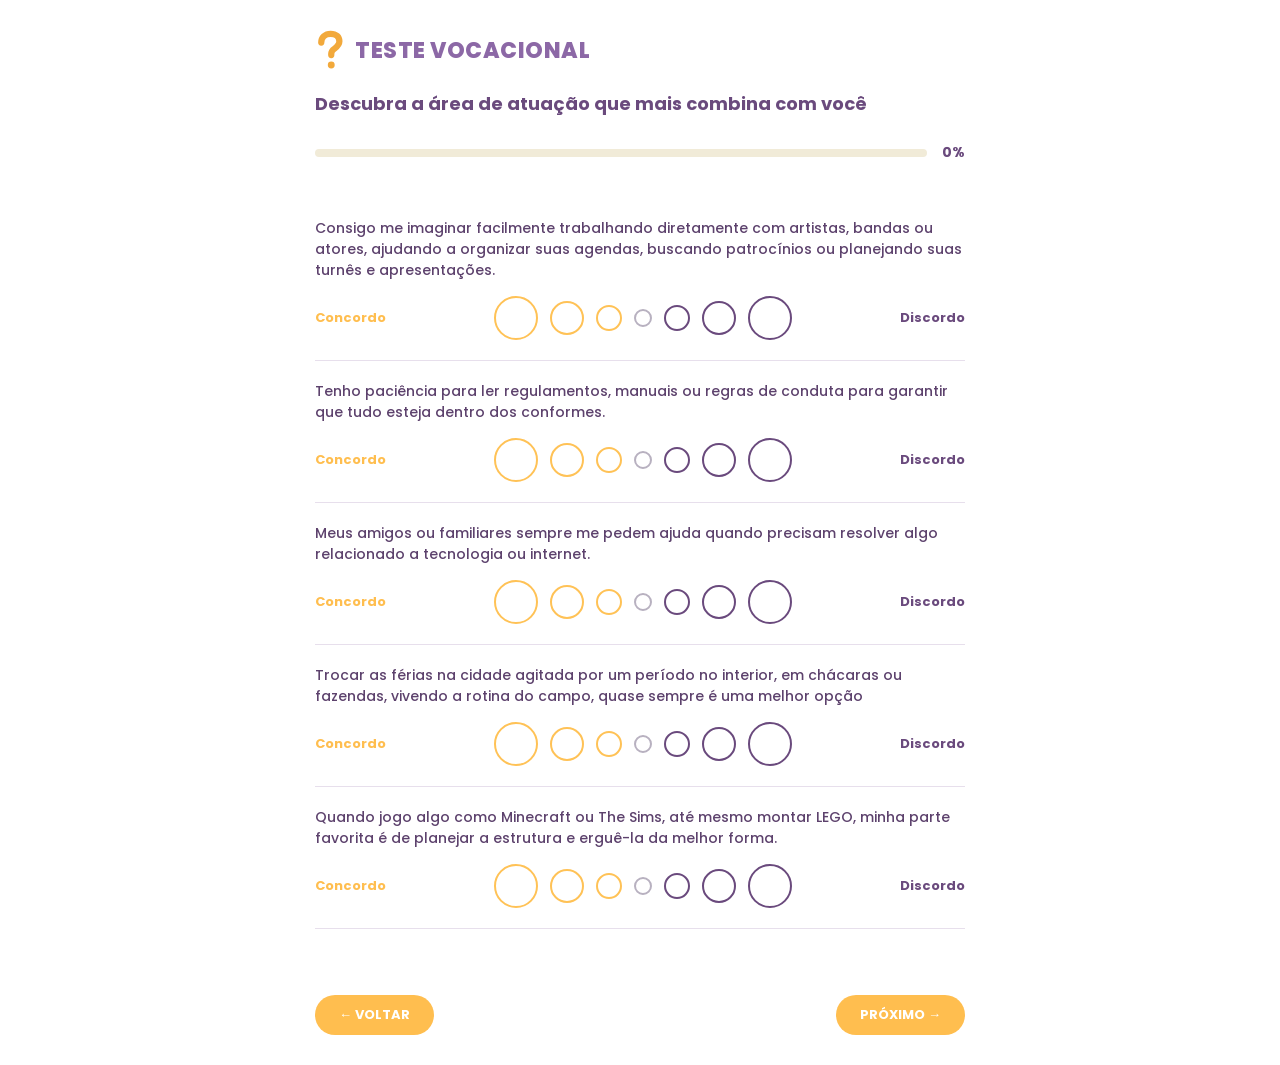
==== perguntas.html @ 236008ce "Add vocational quiz: questions, scoring and result pages Co-Authored-By: Claude Sonnet 5.5 <noreply@" ====
<!DOCTYPE html>
<html lang="pt-BR">
<head>
  <meta charset="UTF-8">
  <meta name="viewport" content="width=device-width, initial-scale=1.0">
  <title>Teste Vocacional</title>
  <link rel="preconnect" href="https://fonts.googleapis.com">
  <link rel="preconnect" href="https://fonts.gstatic.com" crossorigin>
  <link href="https://fonts.googleapis.com/css2?family=Poppins:wght@400;500;600;700;800&display=swap" rel="stylesheet">
  <link rel="stylesheet" href="style.css">
</head>
<body>
  <div class="container">
    <header class="header">
      <div class="logo-title">
        <img src="img/interrogacao.svg" alt="" class="icon-interrogacao">
        <h1>TESTE VOCACIONAL</h1>
      </div>
      <h2>Descubra a área de atuação que mais combina com você</h2>
    </header>

    <div class="progress-section">
      <div class="progress-bar-bg"><div class="progress-bar-fill" id="barra" style="width: 0%;"></div></div>
      <span class="progress-text" id="progresso">0%</span>
    </div>

    <main class="questions-list" id="lista"></main>
    <p class="aviso" id="aviso" role="alert"></p>

    <footer class="footer-buttons">
      <button class="btn btn-voltar" id="voltar">&larr; VOLTAR</button>
      <button class="btn btn-proximo" id="proximo">PRÓXIMO &rarr;</button>
    </footer>
  </div>

  <script src="quiz-data.js"></script>
  <script src="quiz.js"></script>
  <script>iniciarPerguntas();</script>
</body>
</html>
---- style.css ----
/* Reset Básico */
* {
  margin: 0;
  padding: 0;
  box-sizing: border-box;
}

body {
  font-family: 'Poppins', sans-serif;
  background-color: #ffffff;
  color: #6a4a7d;
  display: flex;
  justify-content: center;
  padding: 30px 15px;
}

.container {
  width: 100%;
  max-width: 650px;
}

/* Cabeçalho */
.header {
  text-align: left;
  margin-bottom: 25px;
}

.logo-title {
  display: flex;
  align-items: center;
  gap: 10px;
  margin-bottom: 20px;
}

.icon-interrogacao {
  width: 30px;
  height: auto;
  
}

.logo-title h1 {
  font-size: 22px;
  font-weight: 800;
  color: #8c68a6;
  letter-spacing: 0.5px;
}

.header h2 {
  font-size: 18px;
  font-weight: 700;
  color: #6a4a7d;
}

/* Barra de Progresso */
.progress-section {
  display: flex;
  align-items: center;
  gap: 15px;
  margin-bottom: 35px;
}

.progress-bar-bg {
  flex: 1;
  height: 8px;
  background-color: #f1ebd8;
  border-radius: 10px;
  overflow: hidden;
}

.progress-bar-fill {
  height: 100%;
  background-color: #7b588e;
  border-radius: 10px;
}

.progress-text {
  font-size: 14px;
  font-weight: 700;
  color: #6a4a7d;
}

/* Lista de Perguntas */
.questions-list {
  display: flex;
  flex-direction: column;
}

.question-item {
  padding: 20px 0;
  border-bottom: 1.5px solid #e7dfec;
}

.question-title {
  font-size: 14px;
  font-weight: 500;
  color: #5d426d;
  margin-bottom: 15px;
}

/* Escala de Seleção */
.scale-container {
  display: flex;
  align-items: center;
  justify-content: space-between;
}

.label {
  font-size: 40px;
  font-weight: 700;
}

.label.concordar {
  color: #ffbe4f;
  margin-right: 10px;
}

.label.discordar {
  color: #6a4a7d;
  margin-left: 10px;
}

.options {
  display: flex;
  align-items: center;
  justify-content: center;
  gap: 12px;
}

/* Estilização dos Círculos Radio */
.circle-option {
  position: relative;
  cursor: pointer;
  display: inline-block;
}

.circle-option input {
  position: absolute;
  opacity: 0;
  cursor: pointer;
}

.circle-option span {
  display: block;
  border-radius: 50%;
  background-color: transparent;
  transition: all 0.2s ease-in-out;
}

/* Tamanhos dos Círculos */
.lg span { width: 44px; height: 44px; border-width: 2.5px; }
.md span { width: 34px; height: 34px; border-width: 2.5px; }
.sm span { width: 26px; height: 26px; border-width: 2px; }
.xs span { width: 18px; height: 18px; border-width: 2px; }

/* Cores das Bordas */
.yellow span { border: 2.5px solid #ffc256; }
.purple span { border: 2.5px solid #6a4a7d; }
.neutral span { border: 2px solid #b8b1c0; }

/* Efeito ao Selecionar (Checked) */
.circle-option input:checked + span {
  transform: scale(0.92);
}

.yellow input:checked + span {
  background-color: #ffc256;
}

.purple input:checked + span {
  background-color: #6a4a7d;
}

.neutral input:checked + span {
  background-color: #b8b1c0;
}

/* Botões do Rodapé */
.footer-buttons {
  display: flex;
  justify-content: space-between;
  margin-top: 35px;
}

.btn {
  border: none;
  border-radius: 20px;
  padding: 10px 24px;
  font-family: 'Poppins', sans-serif;
  font-size: 13px;
  font-weight: 700;
  cursor: pointer;
  color: #ffffff;
  background-color: #ffbe4f;
  transition: opacity 0.2s ease;
}

.btn:hover {
  opacity: 0.9;
}
/* Acréscimos */
.label { font-size: 13px; }            /* 40px quebrava o layout da escala */
.btn { text-decoration: none; display: inline-block; }
.btn:focus-visible { outline: 3px solid #6a4a7d; outline-offset: 3px; }
.circle-option input:focus-visible + span { outline: 3px solid #6a4a7d; outline-offset: 3px; }
.aviso { color: #c0392b; font-size: 13px; font-weight: 600; margin-top: 15px; min-height: 1.2em; }
.intro { font-size: 14px; line-height: 1.7; text-align: justify; }
.footer-start { justify-content: flex-end; }
@media (max-width: 520px) {
  .scale-container { flex-wrap: wrap; justify-content: space-between; gap: 10px; }
  .options { order: 2; width: 100%; gap: 8px; }
  .lg span { width: 38px; height: 38px; }
  .md span { width: 30px; height: 30px; }
  .sm span { width: 24px; height: 24px; }
}
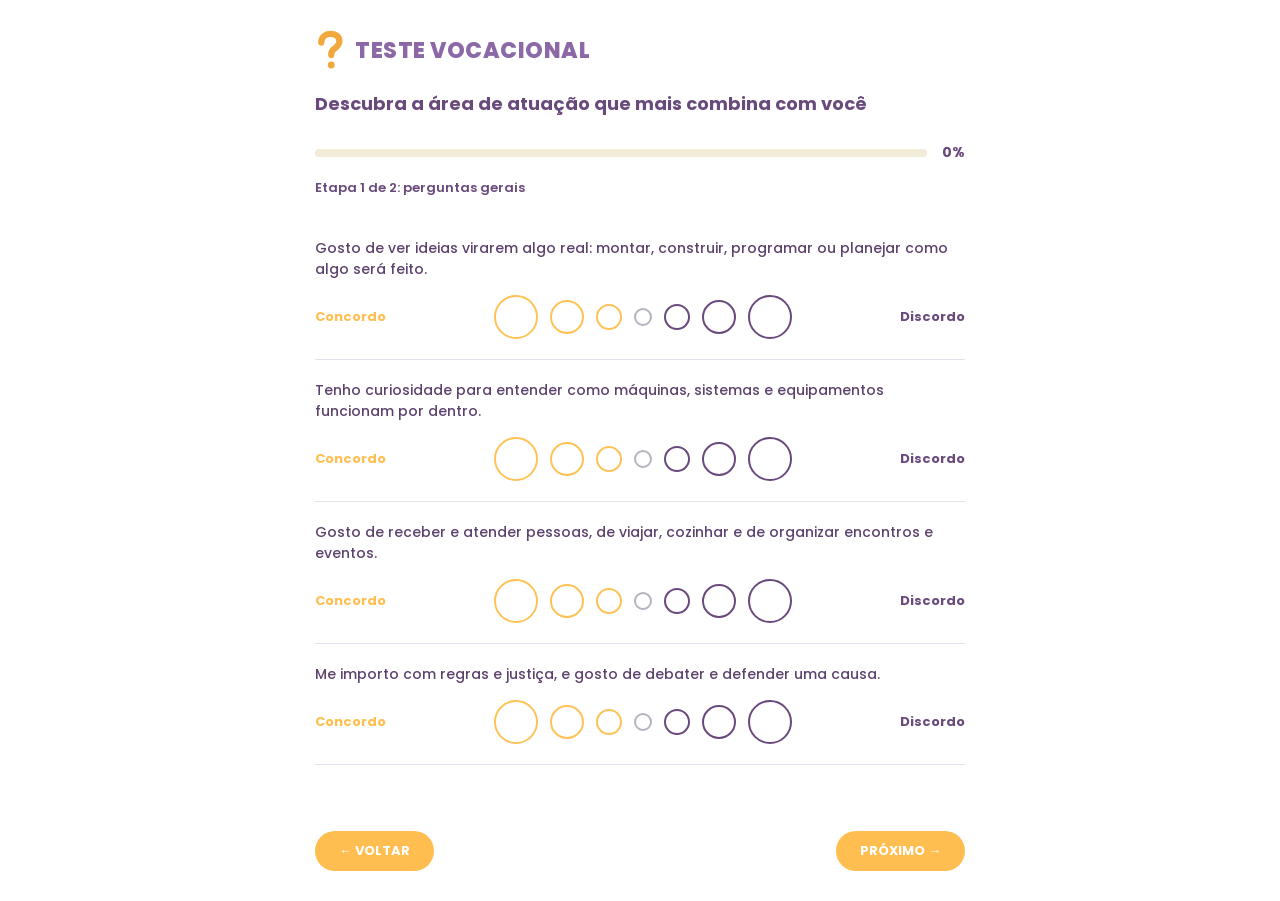
==== commit 9b02b7e8: "Add adaptive 20-question quick test (8 general + 12 specific), keep full 70-question mode Co-Authore" ====
--- a/perguntas.html
+++ b/perguntas.html
@@ -23,6 +23,7 @@
       <div class="progress-bar-bg"><div class="progress-bar-fill" id="barra" style="width: 0%;"></div></div>
       <span class="progress-text" id="progresso">0%</span>
     </div>
+    <p class="etapa" id="etapa" aria-live="polite"></p>
 
     <main class="questions-list" id="lista"></main>
     <p class="aviso" id="aviso" role="alert"></p>
@@ -34,6 +35,7 @@
   </div>
 
   <script src="quiz-data.js"></script>
+  <script src="quiz-rapido-data.js"></script>
   <script src="quiz.js"></script>
   <script>iniciarPerguntas();</script>
 </body>
--- a/style.css
+++ b/style.css
@@ -212,3 +212,7 @@
   .md span { width: 30px; height: 30px; }
   .sm span { width: 24px; height: 24px; }
 }
+
+.etapa { font-size: 13px; font-weight: 600; color: #6a4a7d; margin: -20px 0 20px; min-height: 1.3em; }
+.outro-modo { margin-top: 18px; font-size: 13px; text-align: right; }
+.outro-modo a { color: #6a4a7d; }
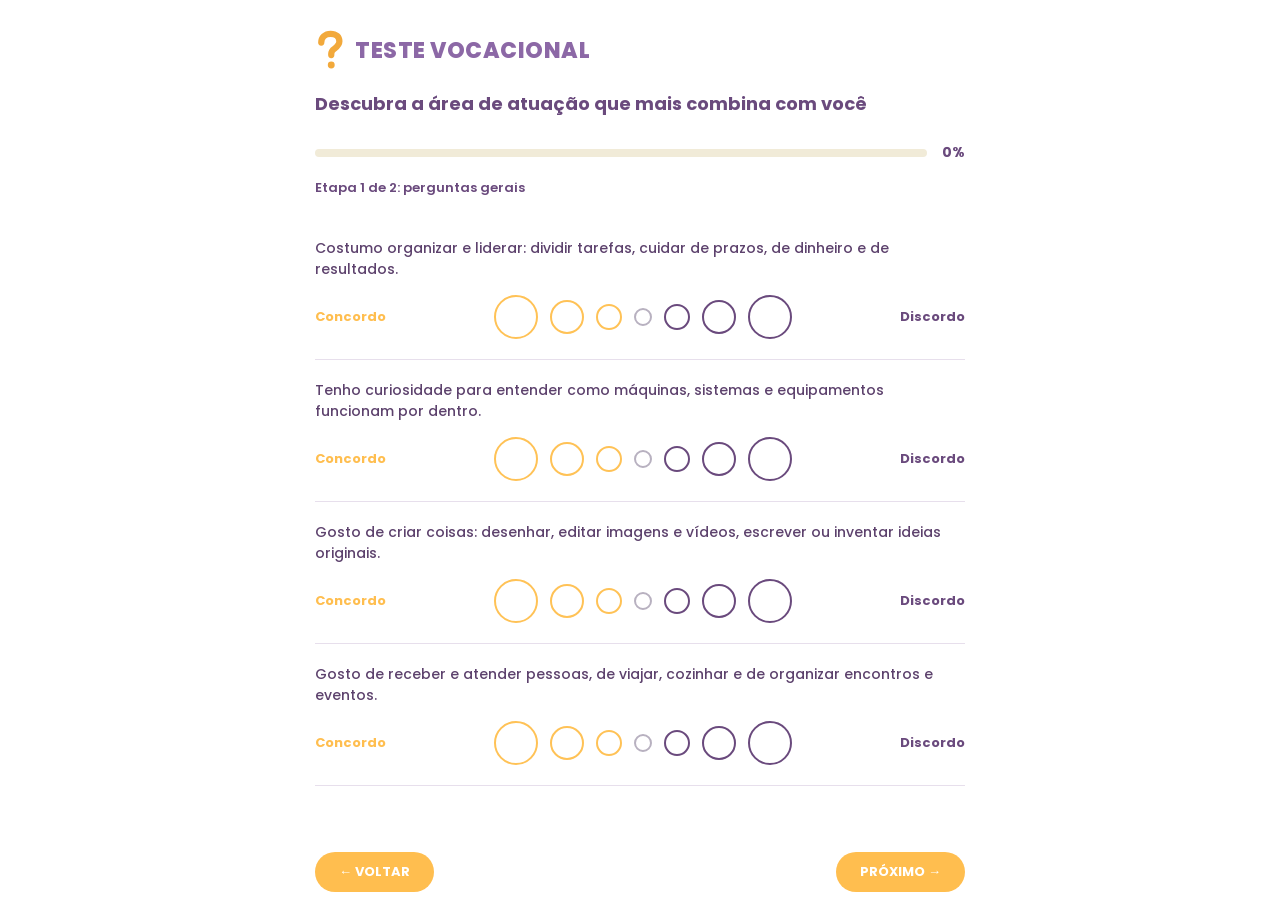
==== commit cf6e11ee: "Make quiz robust: cache-busting, visible error on failure, version in console Co-Authored-By: Claude" ====
--- a/perguntas.html
+++ b/perguntas.html
@@ -7,7 +7,7 @@
   <link rel="preconnect" href="https://fonts.googleapis.com">
   <link rel="preconnect" href="https://fonts.gstatic.com" crossorigin>
   <link href="https://fonts.googleapis.com/css2?family=Poppins:wght@400;500;600;700;800&display=swap" rel="stylesheet">
-  <link rel="stylesheet" href="style.css">
+  <link rel="stylesheet" href="style.css?v=4">
 </head>
 <body>
   <div class="container">
@@ -34,9 +34,9 @@
     </footer>
   </div>
 
-  <script src="quiz-data.js"></script>
-  <script src="quiz-rapido-data.js"></script>
-  <script src="quiz.js"></script>
+  <script src="quiz-data.js?v=4"></script>
+  <script src="quiz-rapido-data.js?v=4"></script>
+  <script src="quiz.js?v=4"></script>
   <script>iniciarPerguntas();</script>
 </body>
 </html>
